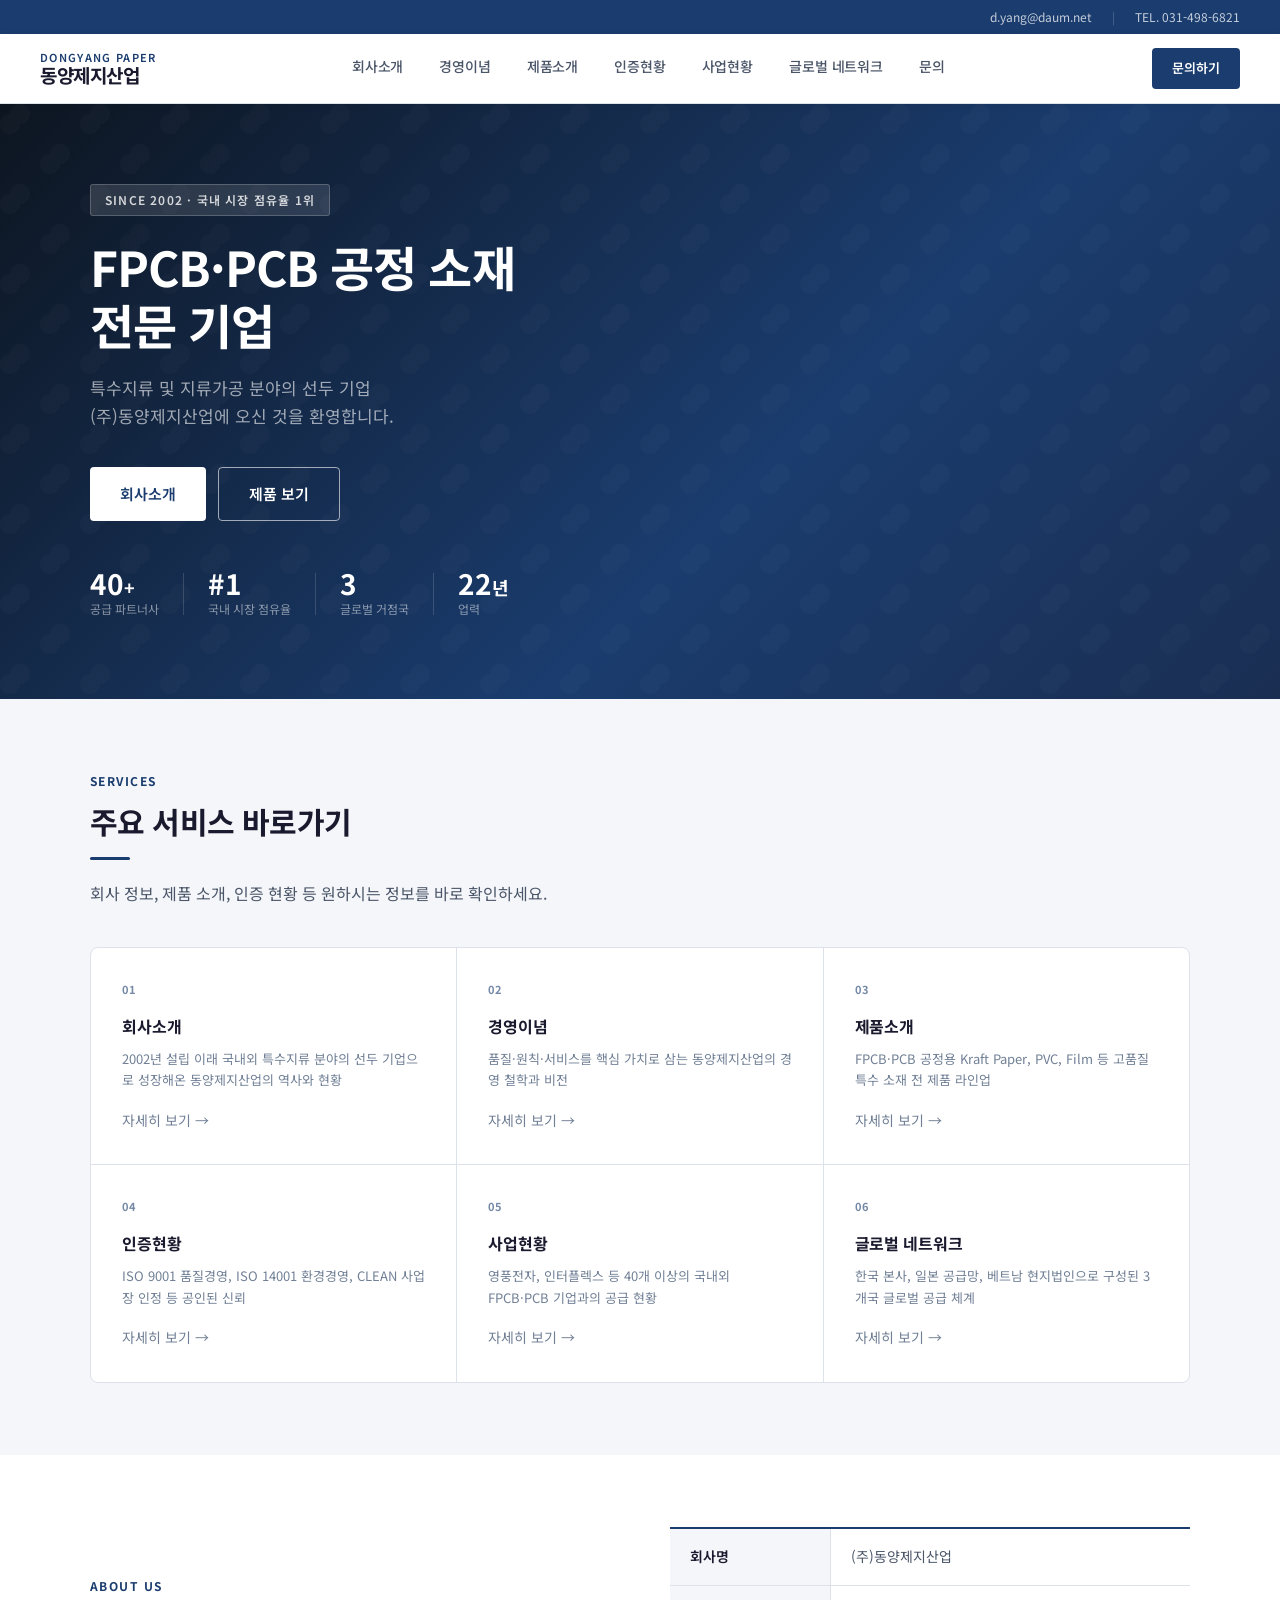
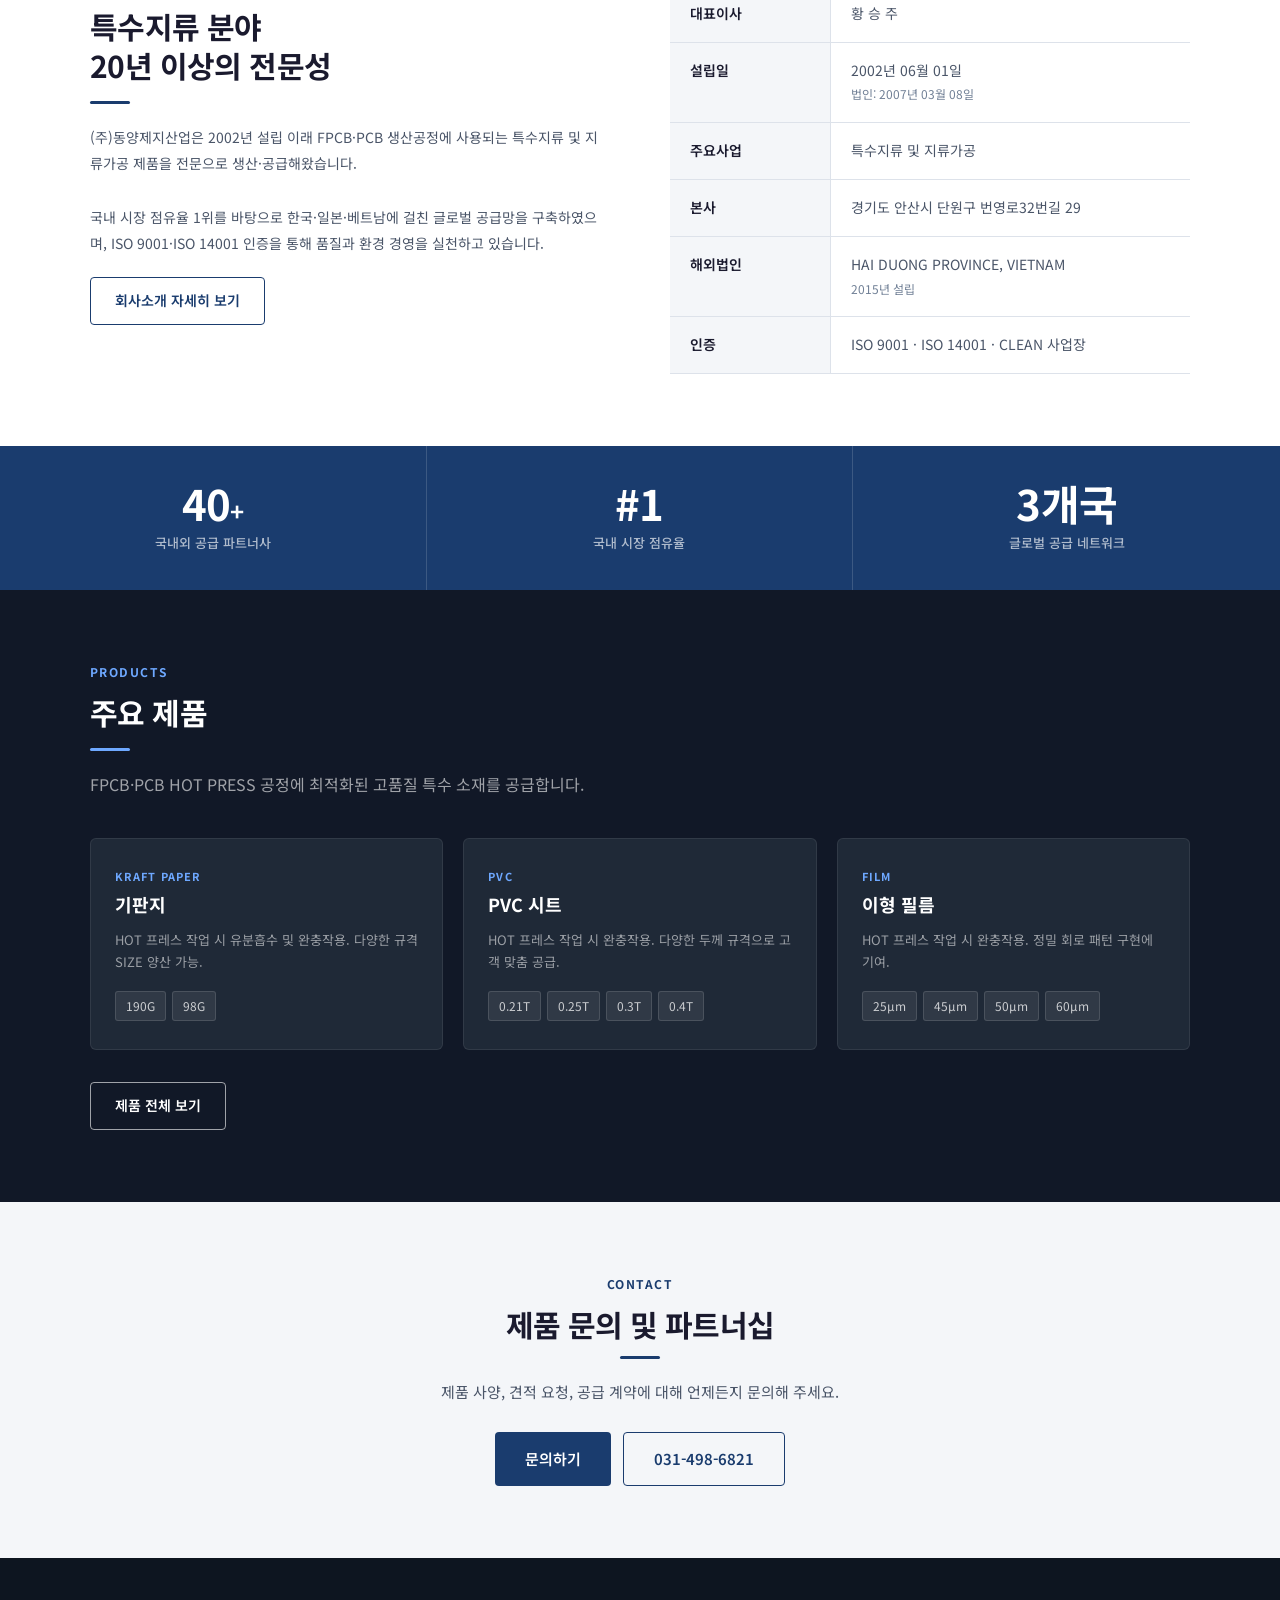
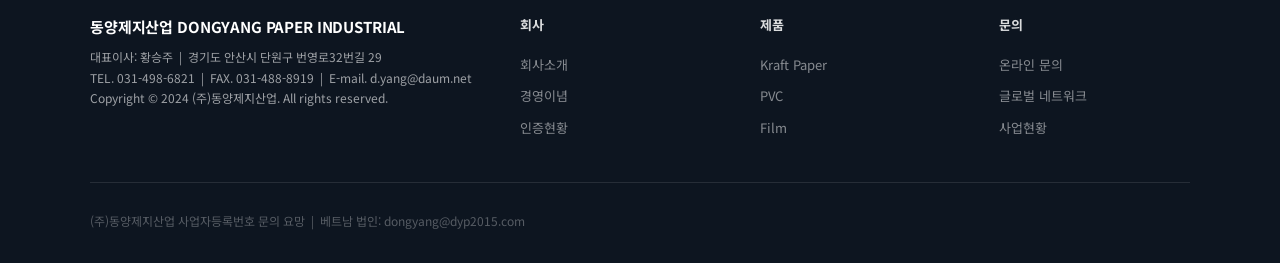
==== index.html @ e8ce23a9 "진짜 내 폴더에서 첫 커밋" ====
<!DOCTYPE html>
<html lang="ko">
<head>
  <meta charset="UTF-8">
  <meta name="viewport" content="width=device-width, initial-scale=1.0">
  <title>동양제지산업 — DONGYANG PAPER INDUSTRIAL</title>
  <link rel="preconnect" href="https://fonts.googleapis.com">
  <link rel="preconnect" href="https://fonts.gstatic.com" crossorigin>
  <link href="https://fonts.googleapis.com/css2?family=Noto+Sans+KR:wght@400;500;700&display=swap" rel="stylesheet">
  <link rel="stylesheet" href="style.css">
</head>
<body>

  <!-- Top bar -->
  <div class="topbar">
    <a href="mailto:d.yang@daum.net">d.yang@daum.net</a>
    <span class="topbar__sep">|</span>
    <a href="tel:031-498-6821">TEL. 031-498-6821</a>
  </div>

  <!-- Nav -->
  <nav class="global-nav">
    <a href="index.html" class="global-nav__logo">
      <span class="global-nav__logo-en">DONGYANG PAPER</span>
      <span class="global-nav__logo-kr">동양제지산업</span>
    </a>
    <ul class="global-nav__links">
      <li><a href="about.html">회사소개</a></li>
      <li><a href="philosophy.html">경영이념</a></li>
      <li><a href="products.html">제품소개</a></li>
      <li><a href="certifications.html">인증현황</a></li>
      <li><a href="business.html">사업현황</a></li>
      <li><a href="networks.html">글로벌 네트워크</a></li>
      <li><a href="contact.html">문의</a></li>
    </ul>
    <a href="contact.html" class="global-nav__contact">문의하기</a>
    <button class="global-nav__hamburger" id="hamburger" onclick="toggleMenu()" aria-label="메뉴">
      <span></span><span></span><span></span>
    </button>
  </nav>

  <div class="mobile-nav" id="mobileNav">
    <a href="about.html" onclick="toggleMenu()">회사소개</a>
    <a href="philosophy.html" onclick="toggleMenu()">경영이념</a>
    <a href="products.html" onclick="toggleMenu()">제품소개</a>
    <a href="certifications.html" onclick="toggleMenu()">인증현황</a>
    <a href="business.html" onclick="toggleMenu()">사업현황</a>
    <a href="networks.html" onclick="toggleMenu()">글로벌 네트워크</a>
    <a href="contact.html" onclick="toggleMenu()">문의</a>
  </div>

  <!-- Hero -->
  <section class="home-hero">
    <div class="home-hero__inner">
      <span class="home-hero__tag fade-up">Since 2002 · 국내 시장 점유율 1위</span>
      <h1 class="home-hero__headline fade-up">FPCB·PCB 공정 소재<br>전문 기업</h1>
      <p class="home-hero__sub fade-up">특수지류 및 지류가공 분야의 선두 기업<br>(주)동양제지산업에 오신 것을 환영합니다.</p>
      <div class="home-hero__ctas fade-up">
        <a href="about.html" class="btn btn--white btn--lg">회사소개</a>
        <a href="products.html" class="btn btn--white-outline btn--lg">제품 보기</a>
      </div>
      <div class="home-hero__badges fade-up">
        <div class="home-hero__badge">
          <span class="home-hero__badge-num">40<small style="font-size:18px">+</small></span>
          <span class="home-hero__badge-label">공급 파트너사</span>
        </div>
        <div class="home-hero__badge-sep"></div>
        <div class="home-hero__badge">
          <span class="home-hero__badge-num">#1</span>
          <span class="home-hero__badge-label">국내 시장 점유율</span>
        </div>
        <div class="home-hero__badge-sep"></div>
        <div class="home-hero__badge">
          <span class="home-hero__badge-num">3</span>
          <span class="home-hero__badge-label">글로벌 거점국</span>
        </div>
        <div class="home-hero__badge-sep"></div>
        <div class="home-hero__badge">
          <span class="home-hero__badge-num">22<small style="font-size:18px">년</small></span>
          <span class="home-hero__badge-label">업력</span>
        </div>
      </div>
    </div>
  </section>

  <!-- Menu section -->
  <section class="section section--gray">
    <div class="section__inner">
      <div class="section__header fade-up">
        <p class="section__label">Services</p>
        <h2 class="section__title">주요 서비스 바로가기</h2>
        <div class="divider"></div>
        <p class="section__sub">회사 정보, 제품 소개, 인증 현황 등 원하시는 정보를 바로 확인하세요.</p>
      </div>
      <div class="menu-grid fade-up">
        <a href="about.html" class="menu-card">
          <span class="menu-card__num">01</span>
          <p class="menu-card__title">회사소개</p>
          <p class="menu-card__desc">2002년 설립 이래 국내외 특수지류 분야의 선두 기업으로 성장해온 동양제지산업의 역사와 현황</p>
          <span class="menu-card__arrow">자세히 보기 →</span>
        </a>
        <a href="philosophy.html" class="menu-card">
          <span class="menu-card__num">02</span>
          <p class="menu-card__title">경영이념</p>
          <p class="menu-card__desc">품질·원칙·서비스를 핵심 가치로 삼는 동양제지산업의 경영 철학과 비전</p>
          <span class="menu-card__arrow">자세히 보기 →</span>
        </a>
        <a href="products.html" class="menu-card">
          <span class="menu-card__num">03</span>
          <p class="menu-card__title">제품소개</p>
          <p class="menu-card__desc">FPCB·PCB 공정용 Kraft Paper, PVC, Film 등 고품질 특수 소재 전 제품 라인업</p>
          <span class="menu-card__arrow">자세히 보기 →</span>
        </a>
        <a href="certifications.html" class="menu-card">
          <span class="menu-card__num">04</span>
          <p class="menu-card__title">인증현황</p>
          <p class="menu-card__desc">ISO 9001 품질경영, ISO 14001 환경경영, CLEAN 사업장 인정 등 공인된 신뢰</p>
          <span class="menu-card__arrow">자세히 보기 →</span>
        </a>
        <a href="business.html" class="menu-card">
          <span class="menu-card__num">05</span>
          <p class="menu-card__title">사업현황</p>
          <p class="menu-card__desc">영풍전자, 인터플렉스 등 40개 이상의 국내외 FPCB·PCB 기업과의 공급 현황</p>
          <span class="menu-card__arrow">자세히 보기 →</span>
        </a>
        <a href="networks.html" class="menu-card">
          <span class="menu-card__num">06</span>
          <p class="menu-card__title">글로벌 네트워크</p>
          <p class="menu-card__desc">한국 본사, 일본 공급망, 베트남 현지법인으로 구성된 3개국 글로벌 공급 체계</p>
          <span class="menu-card__arrow">자세히 보기 →</span>
        </a>
      </div>
    </div>
  </section>

  <!-- About snippet -->
  <section class="section section--light">
    <div class="section__inner" style="display: grid; grid-template-columns: 1fr 1fr; gap: 60px; align-items: center;">
      <div class="fade-up">
        <p class="section__label">About Us</p>
        <h2 class="section__title">특수지류 분야<br>20년 이상의 전문성</h2>
        <div class="divider"></div>
        <p style="font-size: 14px; color: var(--ink-sub); line-height: 1.9; margin-bottom: 20px;">
          (주)동양제지산업은 2002년 설립 이래 FPCB·PCB 생산공정에 사용되는 특수지류 및 지류가공 제품을 전문으로 생산·공급해왔습니다.<br><br>
          국내 시장 점유율 1위를 바탕으로 한국·일본·베트남에 걸친 글로벌 공급망을 구축하였으며, ISO 9001·ISO 14001 인증을 통해 품질과 환경 경영을 실천하고 있습니다.
        </p>
        <a href="about.html" class="btn btn--outline">회사소개 자세히 보기</a>
      </div>
      <div class="fade-up">
        <table class="overview-table">
          <tr>
            <th>회사명</th>
            <td>(주)동양제지산업</td>
          </tr>
          <tr>
            <th>대표이사</th>
            <td>황 승 주</td>
          </tr>
          <tr>
            <th>설립일</th>
            <td>2002년 06월 01일<br><span style="font-size:12px; color: var(--ink-muted);">법인: 2007년 03월 08일</span></td>
          </tr>
          <tr>
            <th>주요사업</th>
            <td>특수지류 및 지류가공</td>
          </tr>
          <tr>
            <th>본사</th>
            <td>경기도 안산시 단원구 번영로32번길 29</td>
          </tr>
          <tr>
            <th>해외법인</th>
            <td>HAI DUONG PROVINCE, VIETNAM<br><span style="font-size:12px; color: var(--ink-muted);">2015년 설립</span></td>
          </tr>
          <tr>
            <th>인증</th>
            <td>ISO 9001 · ISO 14001 · CLEAN 사업장</td>
          </tr>
        </table>
      </div>
    </div>
  </section>

  <!-- Stats bar -->
  <div class="stats-bar fade-up">
    <div class="stats-bar__item">
      <p class="stats-bar__num">40<span style="font-size: 24px;">+</span></p>
      <p class="stats-bar__label">국내외 공급 파트너사</p>
    </div>
    <div class="stats-bar__item">
      <p class="stats-bar__num">#1</p>
      <p class="stats-bar__label">국내 시장 점유율</p>
    </div>
    <div class="stats-bar__item">
      <p class="stats-bar__num">3개국</p>
      <p class="stats-bar__label">글로벌 공급 네트워크</p>
    </div>
  </div>

  <!-- Products snippet -->
  <section class="section section--dark">
    <div class="section__inner">
      <div class="section__header fade-up">
        <p class="section__label">Products</p>
        <h2 class="section__title">주요 제품</h2>
        <div class="divider"></div>
        <p class="section__sub">FPCB·PCB HOT PRESS 공정에 최적화된 고품질 특수 소재를 공급합니다.</p>
      </div>
      <div class="products-grid fade-up">
        <div class="product-card">
          <p class="product-card__label">Kraft Paper</p>
          <h3 class="product-card__title">기판지</h3>
          <p class="product-card__desc">HOT 프레스 작업 시 유분흡수 및 완충작용. 다양한 규격 SIZE 양산 가능.</p>
          <div class="product-card__specs">
            <span class="spec-chip">190G</span>
            <span class="spec-chip">98G</span>
          </div>
        </div>
        <div class="product-card">
          <p class="product-card__label">PVC</p>
          <h3 class="product-card__title">PVC 시트</h3>
          <p class="product-card__desc">HOT 프레스 작업 시 완충작용. 다양한 두께 규격으로 고객 맞춤 공급.</p>
          <div class="product-card__specs">
            <span class="spec-chip">0.21T</span>
            <span class="spec-chip">0.25T</span>
            <span class="spec-chip">0.3T</span>
            <span class="spec-chip">0.4T</span>
          </div>
        </div>
        <div class="product-card">
          <p class="product-card__label">Film</p>
          <h3 class="product-card__title">이형 필름</h3>
          <p class="product-card__desc">HOT 프레스 작업 시 완충작용. 정밀 회로 패턴 구현에 기여.</p>
          <div class="product-card__specs">
            <span class="spec-chip">25μm</span>
            <span class="spec-chip">45μm</span>
            <span class="spec-chip">50μm</span>
            <span class="spec-chip">60μm</span>
          </div>
        </div>
      </div>
      <div style="margin-top: 32px;" class="fade-up">
        <a href="products.html" class="btn btn--white-outline">제품 전체 보기</a>
      </div>
    </div>
  </section>

  <!-- Contact CTA -->
  <section class="section section--gray">
    <div class="section__inner" style="text-align: center;" class="fade-up">
      <p class="section__label" style="text-align: center;">Contact</p>
      <h2 class="section__title" style="text-align: center; margin-bottom: 12px;">제품 문의 및 파트너십</h2>
      <div class="divider" style="margin: 12px auto 20px;"></div>
      <p style="font-size: 15px; color: var(--ink-sub); margin-bottom: 28px;">제품 사양, 견적 요청, 공급 계약에 대해 언제든지 문의해 주세요.</p>
      <div style="display: flex; gap: 12px; justify-content: center; flex-wrap: wrap;" class="fade-up">
        <a href="contact.html" class="btn btn--primary btn--lg">문의하기</a>
        <a href="tel:031-498-6821" class="btn btn--outline btn--lg">031-498-6821</a>
      </div>
    </div>
  </section>

  <!-- Footer -->
  <footer class="footer">
    <div class="footer__inner">
      <div class="footer__top">
        <div>
          <p class="footer__brand">동양제지산업 DONGYANG PAPER INDUSTRIAL</p>
          <p class="footer__tagline">
            대표이사: 황승주 &nbsp;|&nbsp; 경기도 안산시 단원구 번영로32번길 29<br>
            TEL. 031-498-6821 &nbsp;|&nbsp; FAX. 031-488-8919 &nbsp;|&nbsp; E-mail. d.yang@daum.net<br>
            Copyright &copy; 2024 (주)동양제지산업. All rights reserved.
          </p>
        </div>
        <div>
          <p class="footer__col-title">회사</p>
          <ul class="footer__links">
            <li><a href="about.html">회사소개</a></li>
            <li><a href="philosophy.html">경영이념</a></li>
            <li><a href="certifications.html">인증현황</a></li>
          </ul>
        </div>
        <div>
          <p class="footer__col-title">제품</p>
          <ul class="footer__links">
            <li><a href="products.html">Kraft Paper</a></li>
            <li><a href="products.html">PVC</a></li>
            <li><a href="products.html">Film</a></li>
          </ul>
        </div>
        <div>
          <p class="footer__col-title">문의</p>
          <ul class="footer__links">
            <li><a href="contact.html">온라인 문의</a></li>
            <li><a href="networks.html">글로벌 네트워크</a></li>
            <li><a href="business.html">사업현황</a></li>
          </ul>
        </div>
      </div>
      <p class="footer__legal">
        (주)동양제지산업 사업자등록번호 문의 요망 &nbsp;|&nbsp; 베트남 법인: dongyang@dyp2015.com
      </p>
    </div>
  </footer>

  <script src="nav.js"></script>
  <script>initNav('index');</script>
</body>
</html>
---- style.css ----
*, *::before, *::after { box-sizing: border-box; margin: 0; padding: 0; }

:root {
  --primary:       #1a3c6e;
  --primary-hover: #15326099;
  --accent:        #1a3c6e;
  --canvas:        #ffffff;
  --canvas-light:  #f4f6f9;
  --canvas-mid:    #edf0f5;
  --ink:           #1a1a2e;
  --ink-sub:       #4a5568;
  --ink-muted:     #718096;
  --hairline:      #dde2ea;
  --dark-bg:       #111827;
  --dark-bg-2:     #1f2937;
}

html { scroll-behavior: smooth; }

body {
  font-family: 'Noto Sans KR', 'Apple SD Gothic Neo', system-ui, -apple-system, sans-serif;
  font-size: 16px;
  font-weight: 400;
  line-height: 1.7;
  color: var(--ink);
  background: var(--canvas);
  -webkit-font-smoothing: antialiased;
}

/* ── Top info bar ── */
.topbar {
  background: var(--primary);
  color: rgba(255,255,255,0.75);
  font-size: 12px;
  padding: 0 40px;
  height: 34px;
  display: flex;
  align-items: center;
  justify-content: flex-end;
  gap: 20px;
}
.topbar a { color: rgba(255,255,255,0.75); text-decoration: none; }
.topbar a:hover { color: #fff; }
.topbar__sep { opacity: 0.3; }

/* ── Global Nav ── */
.global-nav {
  position: sticky;
  top: 0;
  left: 0; right: 0;
  height: 70px;
  background: var(--canvas);
  border-bottom: 1px solid var(--hairline);
  display: flex;
  align-items: center;
  justify-content: space-between;
  padding: 0 40px;
  z-index: 1000;
  box-shadow: 0 1px 8px rgba(0,0,0,0.06);
}
.global-nav__logo {
  display: flex;
  flex-direction: column;
  text-decoration: none;
  line-height: 1.2;
}
.global-nav__logo-en {
  font-size: 11px;
  font-weight: 600;
  letter-spacing: 0.12em;
  text-transform: uppercase;
  color: var(--primary);
}
.global-nav__logo-kr {
  font-size: 19px;
  font-weight: 700;
  color: var(--ink);
  letter-spacing: -0.02em;
}
.global-nav__links {
  display: flex;
  gap: 0;
  list-style: none;
  height: 70px;
  align-items: center;
}
.global-nav__links li { height: 100%; }
.global-nav__links a {
  display: flex;
  align-items: center;
  height: 100%;
  padding: 0 18px;
  font-size: 14px;
  font-weight: 500;
  color: var(--ink-sub);
  text-decoration: none;
  letter-spacing: -0.01em;
  border-bottom: 3px solid transparent;
  transition: color 0.15s, border-color 0.15s;
  white-space: nowrap;
}
.global-nav__links a:hover,
.global-nav__links a.active {
  color: var(--primary);
  border-bottom-color: var(--primary);
}
.global-nav__contact {
  display: inline-flex;
  align-items: center;
  background: var(--primary);
  color: #fff;
  font-size: 13px;
  font-weight: 600;
  padding: 9px 20px;
  border-radius: 4px;
  text-decoration: none;
  white-space: nowrap;
  transition: background 0.15s;
  margin-left: 12px;
}
.global-nav__contact:hover { background: #15326e; }

.global-nav__hamburger {
  display: none;
  flex-direction: column;
  gap: 5px;
  cursor: pointer;
  padding: 6px;
  background: none;
  border: none;
}
.global-nav__hamburger span {
  display: block;
  width: 22px;
  height: 2px;
  background: var(--ink);
  border-radius: 2px;
  transition: all 0.3s;
}
.global-nav__hamburger.open span:nth-child(1) { transform: rotate(45deg) translate(5px, 5px); }
.global-nav__hamburger.open span:nth-child(2) { opacity: 0; }
.global-nav__hamburger.open span:nth-child(3) { transform: rotate(-45deg) translate(5px, -5px); }

.mobile-nav {
  display: none;
  position: fixed;
  top: 70px; left: 0; right: 0;
  background: var(--canvas);
  border-bottom: 1px solid var(--hairline);
  z-index: 999;
  flex-direction: column;
  box-shadow: 0 4px 16px rgba(0,0,0,0.1);
}
.mobile-nav.open { display: flex; }
.mobile-nav a {
  font-size: 15px;
  font-weight: 500;
  color: var(--ink);
  text-decoration: none;
  padding: 14px 28px;
  border-bottom: 1px solid var(--hairline);
  transition: background 0.15s, color 0.15s;
}
.mobile-nav a:last-child { border-bottom: none; }
.mobile-nav a:hover, .mobile-nav a.active { background: var(--canvas-light); color: var(--primary); }

/* ── Page hero (sub pages) ── */
.page-hero {
  background: linear-gradient(135deg, #111827 0%, #1a3c6e 100%);
  padding: 56px 40px 48px;
  position: relative;
  overflow: hidden;
}
.page-hero::before {
  content: '';
  position: absolute;
  inset: 0;
  background: url("data:image/svg+xml,%3Csvg width='60' height='60' viewBox='0 0 60 60' xmlns='http://www.w3.org/2000/svg'%3E%3Cg fill='none' fill-rule='evenodd'%3E%3Cg fill='%23ffffff' fill-opacity='0.03'%3E%3Cpath d='M36 34v-4h-2v4h-4v2h4v4h2v-4h4v-2h-4zm0-30V0h-2v4h-4v2h4v4h2V6h4V4h-4zM6 34v-4H4v4H0v2h4v4h2v-4h4v-2H6zM6 4V0H4v4H0v2h4v4h2V6h4V4H6z'/%3E%3C/g%3E%3C/g%3E%3C/svg%3E");
}
.page-hero__inner {
  max-width: 1100px;
  margin: 0 auto;
  position: relative;
}
.page-hero__breadcrumb {
  font-size: 13px;
  color: rgba(255,255,255,0.55);
  margin-bottom: 14px;
  display: flex;
  align-items: center;
  gap: 6px;
}
.page-hero__breadcrumb a { color: rgba(255,255,255,0.55); text-decoration: none; }
.page-hero__breadcrumb a:hover { color: #fff; }
.page-hero__breadcrumb span { opacity: 0.4; }
.page-hero__headline {
  font-size: 36px;
  font-weight: 700;
  color: #ffffff;
  letter-spacing: -0.02em;
  line-height: 1.2;
}
.page-hero__headline::after {
  content: '.';
  color: rgba(255,255,255,0.35);
}

/* ── Page tab nav ── */
.page-tabs {
  background: var(--canvas);
  border-bottom: 1px solid var(--hairline);
  position: sticky;
  top: 70px;
  z-index: 900;
}
.page-tabs__inner {
  max-width: 1100px;
  margin: 0 auto;
  padding: 0 40px;
  display: flex;
  gap: 0;
}
.page-tabs a {
  font-size: 14px;
  font-weight: 500;
  color: var(--ink-muted);
  text-decoration: none;
  padding: 16px 24px;
  border-bottom: 2px solid transparent;
  transition: color 0.15s, border-color 0.15s;
  white-space: nowrap;
}
.page-tabs a:hover { color: var(--primary); }
.page-tabs a.active { color: var(--primary); border-bottom-color: var(--primary); font-weight: 600; }

/* ── Content wrapper ── */
.content-wrap {
  max-width: 1100px;
  margin: 0 auto;
  padding: 56px 40px;
}

/* ── Section ── */
.section {
  padding: 72px 40px;
}
.section__inner {
  max-width: 1100px;
  margin: 0 auto;
}
.section--light { background: var(--canvas); }
.section--gray  { background: var(--canvas-light); }
.section--mid   { background: var(--canvas-mid); }
.section--dark  { background: var(--dark-bg); }
.section--dark-2 { background: var(--dark-bg-2); }

.section__label {
  font-size: 12px;
  font-weight: 700;
  letter-spacing: 0.12em;
  text-transform: uppercase;
  color: var(--primary);
  margin-bottom: 10px;
}
.section--dark .section__label { color: #6ea8ff; }
.section__title {
  font-size: 30px;
  font-weight: 700;
  letter-spacing: -0.02em;
  color: var(--ink);
  line-height: 1.3;
  margin-bottom: 12px;
}
.section--dark .section__title { color: #fff; }
.section__sub {
  font-size: 16px;
  font-weight: 400;
  color: var(--ink-sub);
  line-height: 1.7;
  max-width: 580px;
  margin-bottom: 0;
}
.section--dark .section__sub { color: rgba(255,255,255,0.6); }
.section__header {
  margin-bottom: 40px;
}
.section__header--center { text-align: center; }
.section__header--center .section__sub { margin-left: auto; margin-right: auto; }

/* ── Divider ── */
.divider { width: 40px; height: 3px; background: var(--primary); margin: 16px 0 20px; border-radius: 2px; }
.section__header--center .divider { margin: 16px auto 20px; }
.section--dark .divider { background: #6ea8ff; }

/* ── Buttons ── */
.btn {
  display: inline-flex;
  align-items: center;
  gap: 6px;
  font-size: 14px;
  font-weight: 600;
  padding: 11px 24px;
  border-radius: 4px;
  text-decoration: none;
  border: none;
  cursor: pointer;
  transition: background 0.15s, transform 0.1s;
  white-space: nowrap;
}
.btn:active { transform: scale(0.98); }
.btn--primary { background: var(--primary); color: #fff; }
.btn--primary:hover { background: #15326e; }
.btn--outline { background: transparent; color: var(--primary); border: 1.5px solid var(--primary); }
.btn--outline:hover { background: var(--primary); color: #fff; }
.btn--white { background: #fff; color: var(--primary); }
.btn--white:hover { background: #f0f4f8; }
.btn--white-outline { background: transparent; color: #fff; border: 1.5px solid rgba(255,255,255,0.6); }
.btn--white-outline:hover { background: rgba(255,255,255,0.1); border-color: #fff; }
.btn--lg { font-size: 15px; padding: 13px 30px; }

/* ── Menu cards ── */
.menu-grid {
  display: grid;
  grid-template-columns: repeat(3, 1fr);
  gap: 1px;
  background: var(--hairline);
  border: 1px solid var(--hairline);
  border-radius: 8px;
  overflow: hidden;
}
.menu-card {
  background: var(--canvas);
  padding: 32px 28px;
  text-decoration: none;
  color: var(--ink);
  display: flex;
  flex-direction: column;
  gap: 0;
  transition: background 0.15s;
  border-left: 3px solid transparent;
  position: relative;
}
.menu-card:hover {
  background: #f8fafd;
  border-left-color: var(--primary);
}
.menu-card:hover .menu-card__arrow { color: var(--primary); transform: translateX(3px); }
.menu-card__num {
  font-size: 11px;
  font-weight: 700;
  letter-spacing: 0.1em;
  color: var(--primary);
  opacity: 0.6;
  margin-bottom: 14px;
}
.menu-card__title {
  font-size: 16px;
  font-weight: 700;
  color: var(--ink);
  margin-bottom: 8px;
  letter-spacing: -0.01em;
}
.menu-card__desc {
  font-size: 13px;
  font-weight: 400;
  color: var(--ink-muted);
  line-height: 1.65;
  flex: 1;
}
.menu-card__arrow {
  font-size: 14px;
  color: var(--ink-muted);
  margin-top: 18px;
  transition: color 0.15s, transform 0.15s;
  display: inline-block;
}

/* ── Stats bar ── */
.stats-bar {
  display: grid;
  grid-template-columns: repeat(3, 1fr);
  background: var(--primary);
}
.stats-bar__item {
  padding: 36px 32px;
  text-align: center;
  border-right: 1px solid rgba(255,255,255,0.15);
}
.stats-bar__item:last-child { border-right: none; }
.stats-bar__num {
  font-size: 42px;
  font-weight: 700;
  color: #fff;
  line-height: 1;
  margin-bottom: 8px;
  letter-spacing: -0.02em;
}
.stats-bar__label {
  font-size: 13px;
  color: rgba(255,255,255,0.65);
  font-weight: 500;
}

/* ── Overview table ── */
.overview-table {
  width: 100%;
  border-collapse: collapse;
  font-size: 14px;
}
.overview-table tr { border-bottom: 1px solid var(--hairline); }
.overview-table tr:first-child { border-top: 2px solid var(--primary); }
.overview-table th {
  padding: 16px 20px;
  background: var(--canvas-light);
  font-weight: 600;
  color: var(--ink);
  width: 160px;
  text-align: left;
  vertical-align: top;
  border-right: 1px solid var(--hairline);
}
.overview-table td {
  padding: 16px 20px;
  color: var(--ink-sub);
  line-height: 1.7;
}

/* ── Timeline ── */
.timeline { max-width: 720px; }
.timeline-item {
  display: flex;
  gap: 20px;
  padding: 18px 0;
  border-bottom: 1px solid var(--hairline);
  align-items: flex-start;
}
.timeline-item:last-child { border-bottom: none; }
.timeline-item__year {
  font-size: 13px;
  font-weight: 700;
  color: var(--primary);
  min-width: 52px;
  padding-top: 2px;
}
.timeline-item__bar {
  width: 1px;
  background: var(--hairline);
  align-self: stretch;
  flex-shrink: 0;
  margin-top: 6px;
}
.timeline-item__text {
  font-size: 14px;
  color: var(--ink-sub);
  line-height: 1.7;
  padding-left: 8px;
}

/* ── Philosophy cards ── */
.philosophy-grid {
  display: grid;
  grid-template-columns: repeat(3, 1fr);
  gap: 20px;
}
.philosophy-card {
  background: var(--canvas);
  border: 1px solid var(--hairline);
  border-top: 3px solid var(--primary);
  border-radius: 0 0 6px 6px;
  padding: 28px 24px 24px;
}
.philosophy-card__num {
  font-size: 11px;
  font-weight: 700;
  letter-spacing: 0.1em;
  color: var(--primary);
  margin-bottom: 10px;
}
.philosophy-card__title {
  font-size: 16px;
  font-weight: 700;
  color: var(--ink);
  margin-bottom: 10px;
}
.philosophy-card__desc {
  font-size: 13px;
  color: var(--ink-sub);
  line-height: 1.7;
}

/* ── Products grid ── */
.products-grid {
  display: grid;
  grid-template-columns: repeat(3, 1fr);
  gap: 20px;
}
.product-card {
  background: var(--dark-bg-2);
  border: 1px solid rgba(255,255,255,0.08);
  border-radius: 6px;
  padding: 28px 24px;
}
.product-card__label {
  font-size: 11px;
  font-weight: 700;
  letter-spacing: 0.1em;
  text-transform: uppercase;
  color: #6ea8ff;
  margin-bottom: 8px;
}
.product-card__title {
  font-size: 18px;
  font-weight: 700;
  color: #fff;
  margin-bottom: 12px;
  line-height: 1.3;
}
.product-card__desc {
  font-size: 13px;
  color: rgba(255,255,255,0.55);
  line-height: 1.7;
  margin-bottom: 18px;
}
.product-card__specs {
  display: flex;
  flex-wrap: wrap;
  gap: 6px;
}
.spec-chip {
  background: rgba(255,255,255,0.08);
  color: rgba(255,255,255,0.75);
  font-size: 12px;
  padding: 4px 10px;
  border-radius: 3px;
  border: 1px solid rgba(255,255,255,0.12);
}

/* ── Process ── */
.process-wrap {
  border: 1px solid var(--hairline);
  border-radius: 6px;
  overflow: hidden;
}
.process-step {
  display: grid;
  grid-template-columns: 44px 160px 1fr;
  align-items: center;
  gap: 0;
  border-bottom: 1px solid var(--hairline);
}
.process-step:last-child { border-bottom: none; }
.process-step--highlight { background: #eef4ff; }
.process-step__num {
  width: 44px;
  height: 100%;
  min-height: 52px;
  background: var(--primary);
  color: #fff;
  font-size: 12px;
  font-weight: 700;
  display: flex;
  align-items: center;
  justify-content: center;
  flex-shrink: 0;
}
.process-step--highlight .process-step__num { background: #1a3c6e; }
.process-step__title {
  font-size: 14px;
  font-weight: 600;
  color: var(--ink);
  padding: 14px 20px;
  border-right: 1px solid var(--hairline);
}
.process-step__desc {
  font-size: 13px;
  color: var(--ink-sub);
  padding: 14px 20px;
}

/* ── Cert cards ── */
.cert-grid {
  display: grid;
  grid-template-columns: repeat(3, 1fr);
  gap: 20px;
}
.cert-card {
  background: var(--canvas);
  border: 1px solid var(--hairline);
  border-radius: 6px;
  padding: 28px 24px;
}
.cert-card__badge {
  display: inline-flex;
  align-items: center;
  background: var(--primary);
  color: #fff;
  font-size: 12px;
  font-weight: 700;
  letter-spacing: 0.06em;
  padding: 4px 12px;
  border-radius: 3px;
  margin-bottom: 14px;
}
.cert-card__title {
  font-size: 15px;
  font-weight: 700;
  color: var(--ink);
  margin-bottom: 10px;
}
.cert-card__desc {
  font-size: 13px;
  color: var(--ink-sub);
  line-height: 1.7;
}

/* ── Stats row (dark) ── */
.stats-row {
  display: grid;
  grid-template-columns: repeat(3, 1fr);
  gap: 1px;
  background: rgba(255,255,255,0.1);
}
.stat-item {
  padding: 32px 28px;
  background: var(--dark-bg-2);
}
.stat-item__num {
  font-size: 38px;
  font-weight: 700;
  color: #fff;
  line-height: 1;
  margin-bottom: 6px;
}
.stat-item__label {
  font-size: 13px;
  color: rgba(255,255,255,0.55);
}

/* ── Client tags ── */
.clients-list {
  display: flex;
  flex-wrap: wrap;
  gap: 8px;
}
.client-tag {
  background: rgba(255,255,255,0.06);
  color: rgba(255,255,255,0.8);
  font-size: 13px;
  padding: 7px 14px;
  border: 1px solid rgba(255,255,255,0.12);
  border-radius: 3px;
}

/* ── Networks ── */
.networks-grid {
  display: grid;
  grid-template-columns: repeat(3, 1fr);
  gap: 20px;
}
.network-card {
  background: var(--canvas);
  border: 1px solid var(--hairline);
  border-top: 3px solid var(--primary);
  border-radius: 0 0 6px 6px;
  padding: 28px 24px;
  text-align: center;
}
.network-card__flag { font-size: 32px; margin-bottom: 10px; }
.network-card__country {
  font-size: 17px;
  font-weight: 700;
  color: var(--ink);
  margin-bottom: 10px;
}
.network-card__detail { font-size: 13px; color: var(--ink-sub); line-height: 1.7; }

/* ── Contact ── */
.contact-grid {
  display: grid;
  grid-template-columns: repeat(2, 1fr);
  gap: 20px;
}
.contact-card {
  background: rgba(255,255,255,0.04);
  border: 1px solid rgba(255,255,255,0.1);
  border-radius: 6px;
  padding: 24px 22px;
}
.contact-card__title {
  font-size: 15px;
  font-weight: 700;
  color: #fff;
  margin-bottom: 12px;
  padding-bottom: 10px;
  border-bottom: 1px solid rgba(255,255,255,0.1);
}
.contact-card__line {
  font-size: 13px;
  color: rgba(255,255,255,0.6);
  line-height: 1.9;
}
.contact-card__line a { color: #6ea8ff; text-decoration: none; }

/* ── Overview items (dark bg) ── */
.overview-grid {
  display: grid;
  grid-template-columns: repeat(2, 1fr);
  gap: 1px;
  background: rgba(255,255,255,0.08);
  border: 1px solid rgba(255,255,255,0.08);
  border-radius: 6px;
  overflow: hidden;
  max-width: 860px;
  width: 100%;
  margin-top: 40px;
}
.overview-item {
  background: var(--dark-bg-2);
  padding: 22px 24px;
}
.overview-item__label {
  font-size: 11px;
  font-weight: 700;
  letter-spacing: 0.08em;
  text-transform: uppercase;
  color: rgba(255,255,255,0.35);
  margin-bottom: 6px;
}
.overview-item__value { font-size: 14px; color: #fff; line-height: 1.6; }

/* ── Footer ── */
.footer {
  background: #0d1520;
  padding: 56px 40px 32px;
  color: rgba(255,255,255,0.6);
}
.footer__inner { max-width: 1100px; margin: 0 auto; }
.footer__top {
  display: grid;
  grid-template-columns: 2fr 1fr 1fr 1fr;
  gap: 48px;
  padding-bottom: 40px;
  border-bottom: 1px solid rgba(255,255,255,0.1);
  margin-bottom: 28px;
}
.footer__brand {
  font-size: 15px;
  font-weight: 700;
  color: #fff;
  margin-bottom: 8px;
  letter-spacing: -0.01em;
}
.footer__tagline { font-size: 12px; line-height: 1.7; }
.footer__col-title {
  font-size: 13px;
  font-weight: 700;
  color: rgba(255,255,255,0.85);
  margin-bottom: 14px;
}
.footer__links { list-style: none; }
.footer__links li + li { margin-top: 2px; }
.footer__links a {
  font-size: 13px;
  color: rgba(255,255,255,0.5);
  text-decoration: none;
  line-height: 2.2;
  transition: color 0.15s;
}
.footer__links a:hover { color: #fff; }
.footer__legal { font-size: 12px; color: rgba(255,255,255,0.3); line-height: 1.6; }

/* ── Home Hero ── */
.home-hero {
  background: linear-gradient(135deg, #0d1520 0%, #1a3c6e 60%, #1a2e52 100%);
  min-height: 580px;
  display: flex;
  align-items: center;
  padding: 80px 40px;
  position: relative;
  overflow: hidden;
}
.home-hero::before {
  content: '';
  position: absolute;
  inset: 0;
  background: url("data:image/svg+xml,%3Csvg width='80' height='80' viewBox='0 0 80 80' xmlns='http://www.w3.org/2000/svg'%3E%3Cg fill='none' fill-rule='evenodd'%3E%3Cg fill='%23ffffff' fill-opacity='0.02'%3E%3Cpath d='M50 50c0-5.523 4.477-10 10-10s10 4.477 10 10-4.477 10-10 10c0 5.523-4.477 10-10 10s-10-4.477-10-10 4.477-10 10-10zM10 10c0-5.523 4.477-10 10-10s10 4.477 10 10-4.477 10-10 10c0 5.523-4.477 10-10 10S0 25.523 0 20s4.477-10 10-10z'/%3E%3C/g%3E%3C/g%3E%3C/svg%3E");
}
.home-hero__inner {
  max-width: 1100px;
  margin: 0 auto;
  width: 100%;
  position: relative;
  z-index: 1;
}
.home-hero__tag {
  display: inline-block;
  background: rgba(255,255,255,0.12);
  border: 1px solid rgba(255,255,255,0.2);
  color: rgba(255,255,255,0.8);
  font-size: 12px;
  font-weight: 600;
  letter-spacing: 0.1em;
  text-transform: uppercase;
  padding: 5px 14px;
  border-radius: 3px;
  margin-bottom: 22px;
}
.home-hero__headline {
  font-size: 48px;
  font-weight: 700;
  color: #fff;
  line-height: 1.2;
  letter-spacing: -0.02em;
  margin-bottom: 20px;
}
.home-hero__sub {
  font-size: 17px;
  color: rgba(255,255,255,0.6);
  line-height: 1.7;
  margin-bottom: 36px;
  max-width: 500px;
}
.home-hero__ctas { display: flex; gap: 12px; flex-wrap: wrap; }
.home-hero__badges {
  margin-top: 48px;
  display: flex;
  gap: 24px;
  flex-wrap: wrap;
}
.home-hero__badge {
  display: flex;
  flex-direction: column;
  gap: 2px;
}
.home-hero__badge-num {
  font-size: 28px;
  font-weight: 700;
  color: #fff;
  line-height: 1;
}
.home-hero__badge-label {
  font-size: 12px;
  color: rgba(255,255,255,0.5);
}
.home-hero__badge-sep {
  width: 1px;
  background: rgba(255,255,255,0.15);
  align-self: stretch;
  margin: 4px 0;
}

/* ── Scroll animation ── */
.fade-up {
  opacity: 0;
  transform: translateY(16px);
  transition: opacity 0.5s ease, transform 0.5s ease;
}
.fade-up.visible { opacity: 1; transform: translateY(0); }

/* ── Responsive ── */
@media (max-width: 1100px) {
  .global-nav { padding: 0 24px; }
  .global-nav__links a { padding: 0 12px; font-size: 13px; }
  .section { padding: 60px 24px; }
  .content-wrap { padding: 48px 24px; }
  .home-hero { padding: 64px 24px; }
  .footer { padding: 48px 24px 28px; }
  .page-hero { padding: 48px 24px 40px; }
  .topbar { padding: 0 24px; }
}
@media (max-width: 900px) {
  .footer__top { grid-template-columns: 1fr 1fr; }
  .philosophy-grid { grid-template-columns: 1fr; }
  .products-grid { grid-template-columns: 1fr; }
  .cert-grid { grid-template-columns: 1fr; }
  .networks-grid { grid-template-columns: 1fr; }
  .contact-grid { grid-template-columns: 1fr; }
  .overview-grid { grid-template-columns: 1fr; }
  .stats-row { grid-template-columns: 1fr; }
  .home-hero__headline { font-size: 36px; }
  .menu-grid { grid-template-columns: repeat(2, 1fr); }
}
@media (max-width: 768px) {
  .global-nav__links { display: none; }
  .global-nav__contact { display: none; }
  .global-nav__hamburger { display: flex; }
  .topbar { display: none; }
  .global-nav { position: sticky; }
  .page-tabs { top: 70px; }
  .stats-bar { grid-template-columns: 1fr; }
  .home-hero__badges { gap: 16px; }
  .home-hero__badge-sep { display: none; }
}
@media (max-width: 560px) {
  .menu-grid { grid-template-columns: 1fr; }
  .home-hero__headline { font-size: 28px; }
  .page-hero__headline { font-size: 26px; }
  .section__title { font-size: 22px; }
  .footer__top { grid-template-columns: 1fr; gap: 28px; }
  .process-step { grid-template-columns: 40px 1fr; }
  .process-step__desc { display: none; }
}
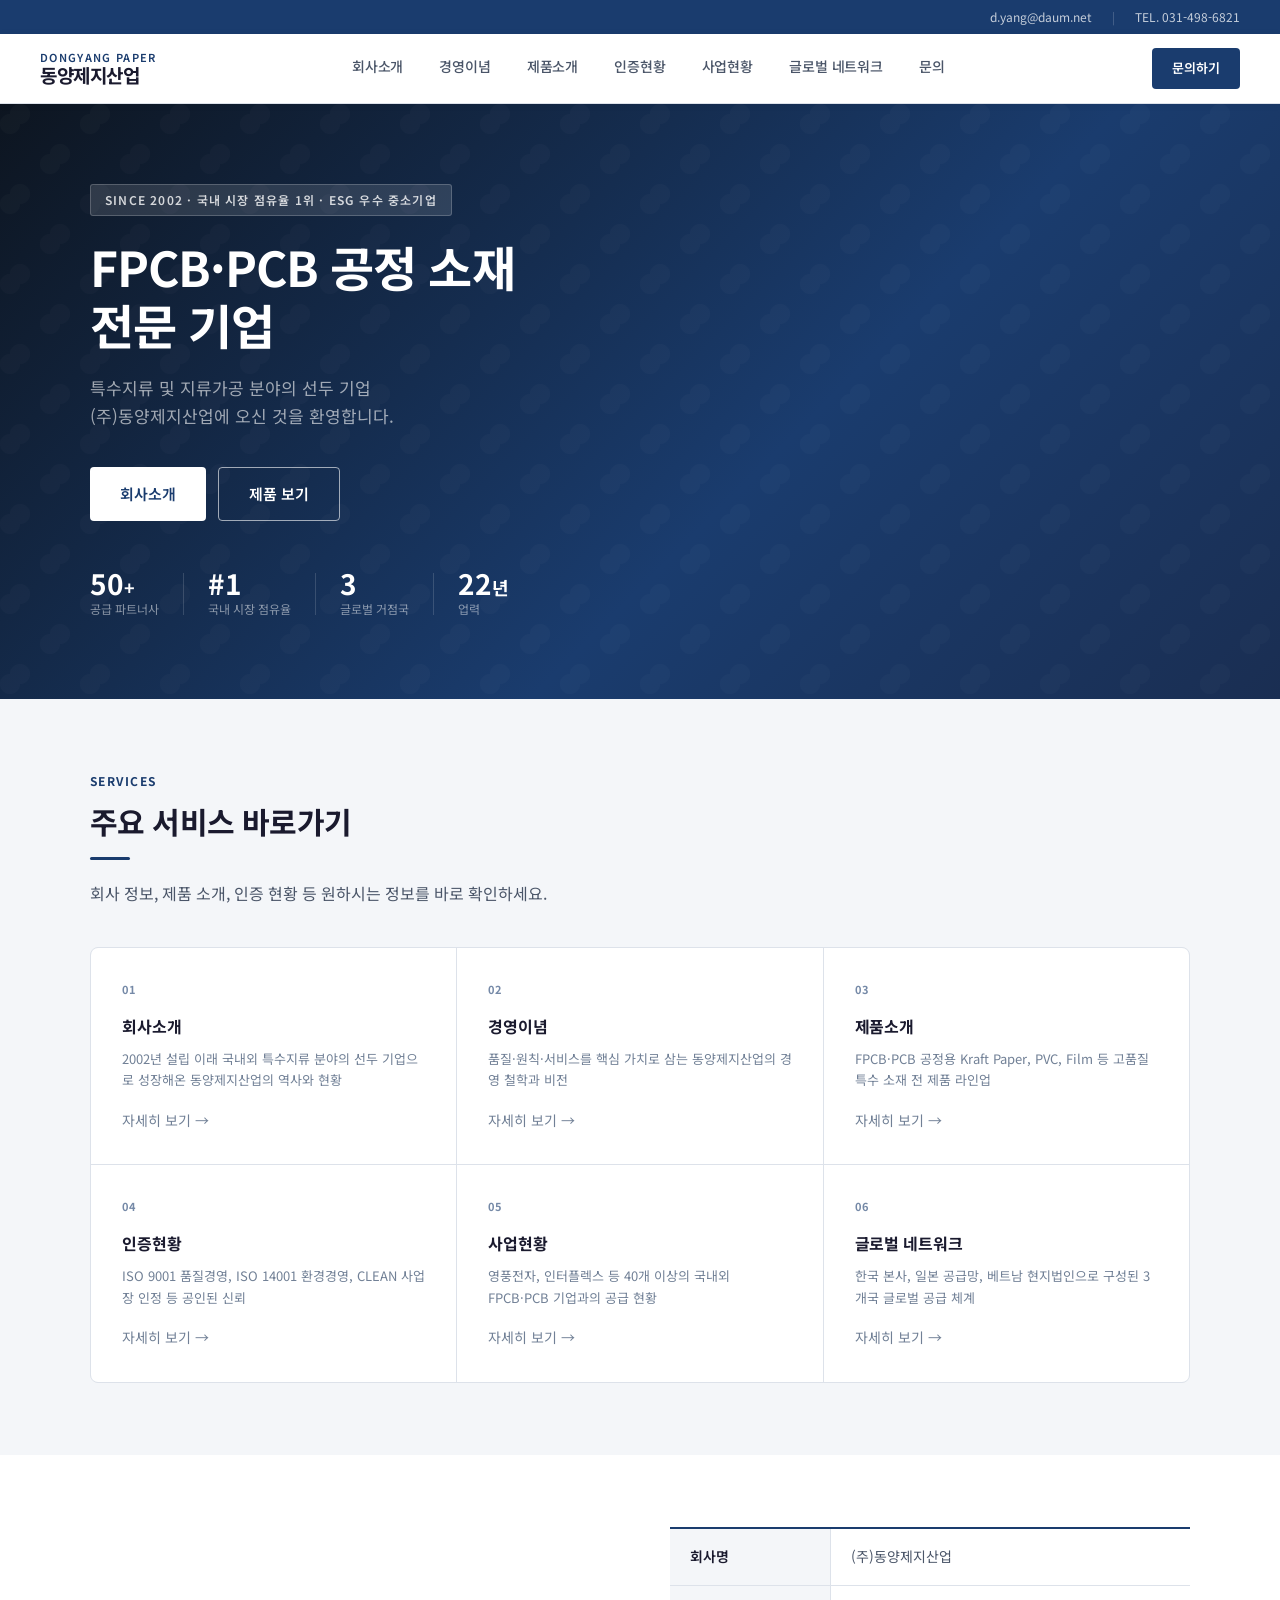
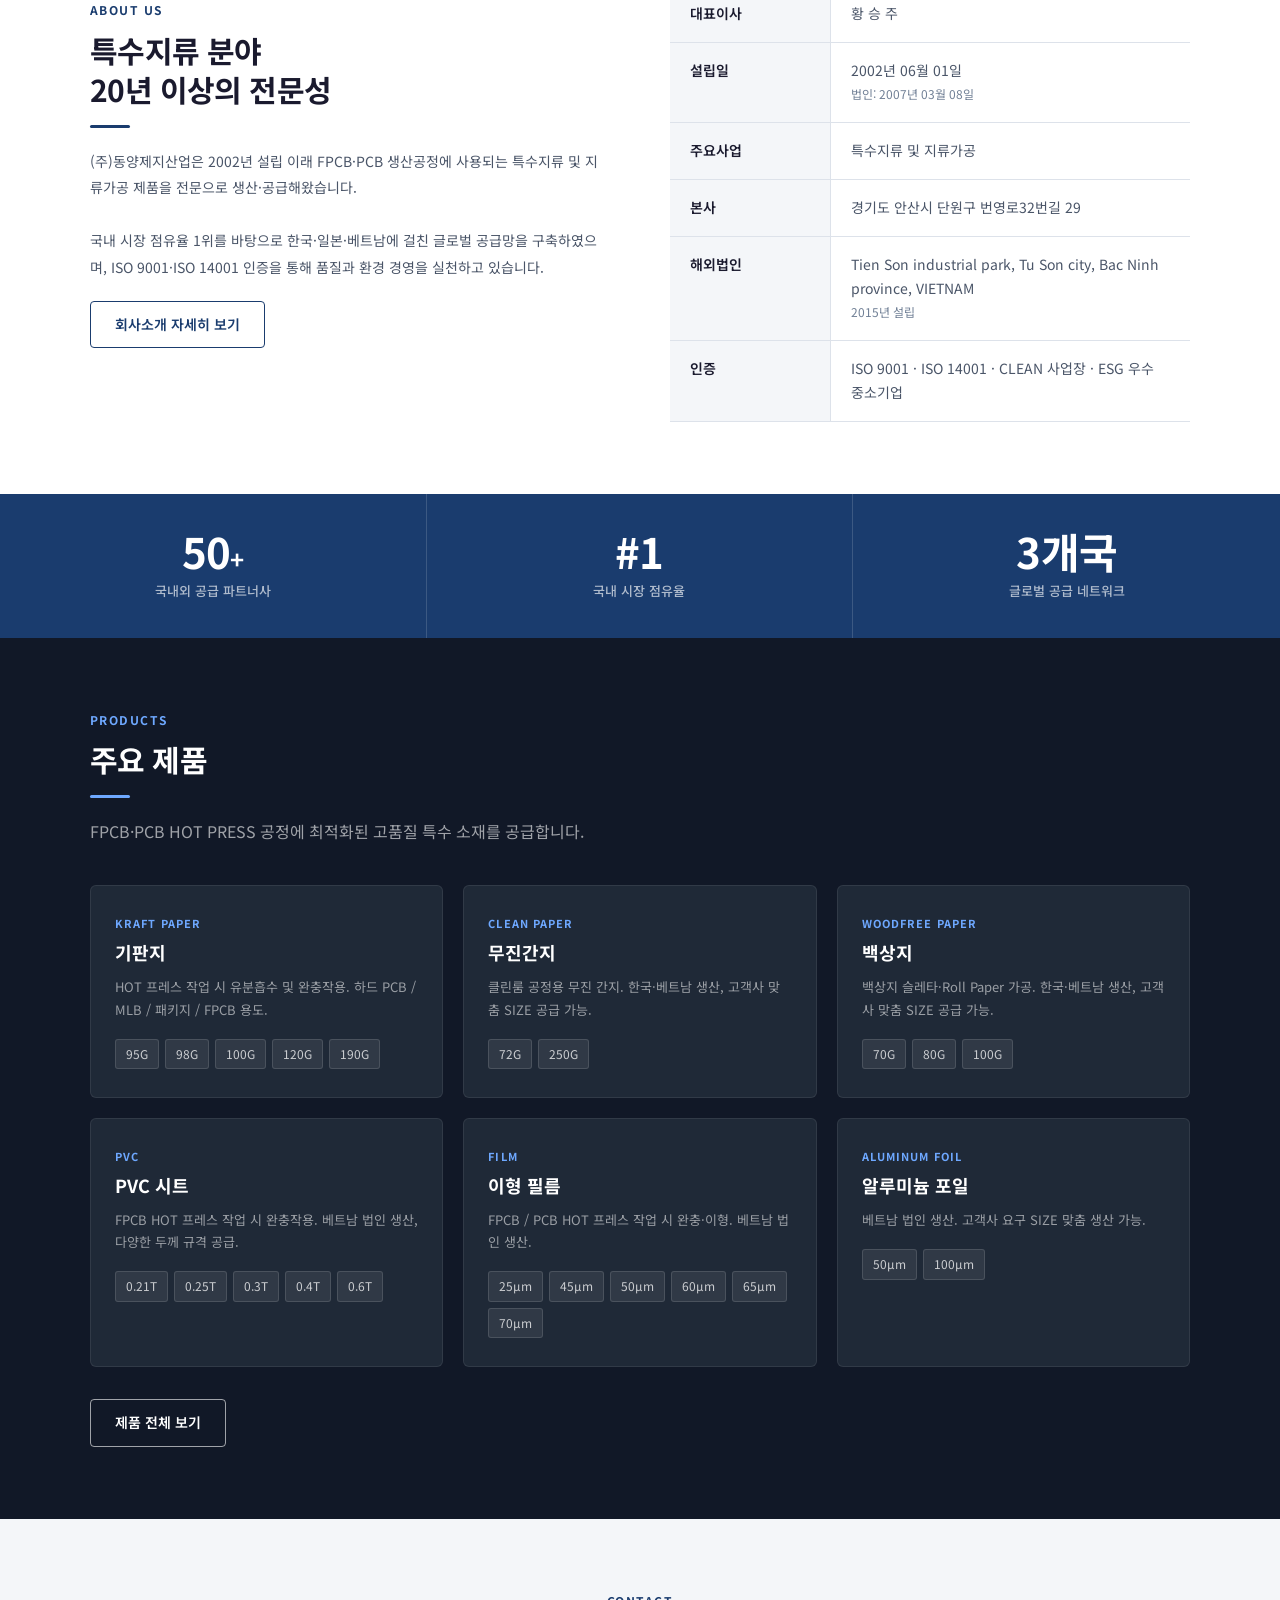
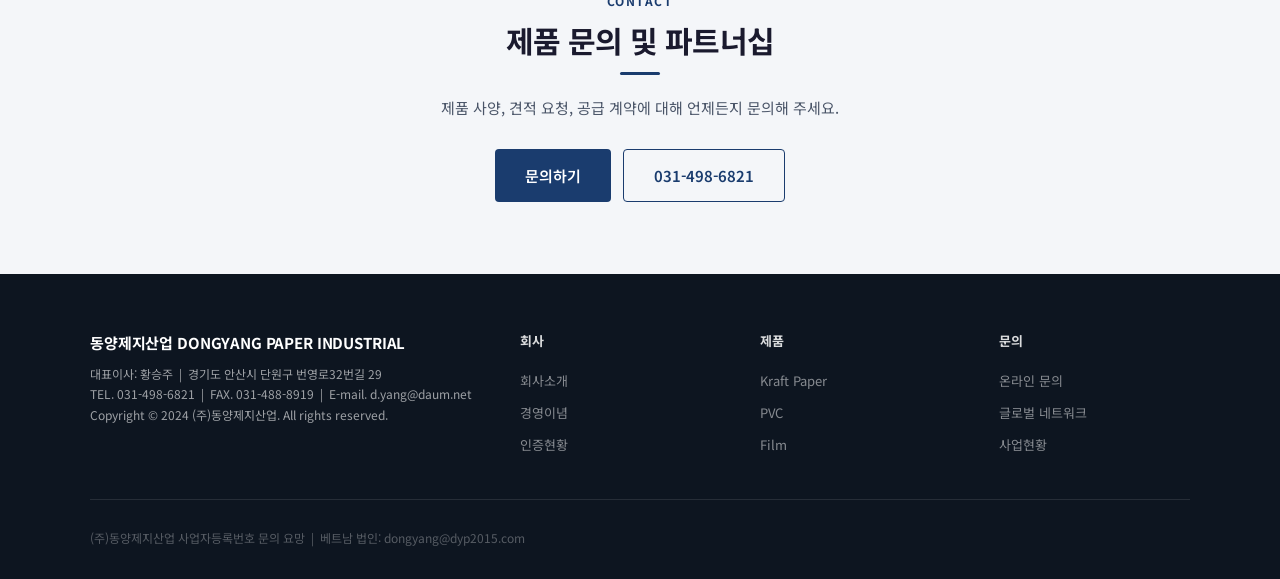
==== commit 3998b78e: "홈페이지 전면 개편 및 회사소개서(PDF) 내용 반영 - 멀티 페이지 구조 구축 (index, about, philosophy, products, certifications, bu" ====
--- a/index.html
+++ b/index.html
@@ -52,7 +52,7 @@
   <!-- Hero -->
   <section class="home-hero">
     <div class="home-hero__inner">
-      <span class="home-hero__tag fade-up">Since 2002 · 국내 시장 점유율 1위</span>
+      <span class="home-hero__tag fade-up">Since 2002 · 국내 시장 점유율 1위 · ESG 우수 중소기업</span>
       <h1 class="home-hero__headline fade-up">FPCB·PCB 공정 소재<br>전문 기업</h1>
       <p class="home-hero__sub fade-up">특수지류 및 지류가공 분야의 선두 기업<br>(주)동양제지산업에 오신 것을 환영합니다.</p>
       <div class="home-hero__ctas fade-up">
@@ -61,7 +61,7 @@
       </div>
       <div class="home-hero__badges fade-up">
         <div class="home-hero__badge">
-          <span class="home-hero__badge-num">40<small style="font-size:18px">+</small></span>
+          <span class="home-hero__badge-num">50<small style="font-size:18px">+</small></span>
           <span class="home-hero__badge-label">공급 파트너사</span>
         </div>
         <div class="home-hero__badge-sep"></div>
@@ -135,7 +135,7 @@
 
   <!-- About snippet -->
   <section class="section section--light">
-    <div class="section__inner" style="display: grid; grid-template-columns: 1fr 1fr; gap: 60px; align-items: center;">
+    <div class="section__inner about-grid">
       <div class="fade-up">
         <p class="section__label">About Us</p>
         <h2 class="section__title">특수지류 분야<br>20년 이상의 전문성</h2>
@@ -146,7 +146,7 @@
         </p>
         <a href="about.html" class="btn btn--outline">회사소개 자세히 보기</a>
       </div>
-      <div class="fade-up">
+      <div class="fade-up table-wrap">
         <table class="overview-table">
           <tr>
             <th>회사명</th>
@@ -170,11 +170,11 @@
           </tr>
           <tr>
             <th>해외법인</th>
-            <td>HAI DUONG PROVINCE, VIETNAM<br><span style="font-size:12px; color: var(--ink-muted);">2015년 설립</span></td>
+            <td>Tien Son industrial park, Tu Son city, Bac Ninh province, VIETNAM<br><span style="font-size:12px; color: var(--ink-muted);">2015년 설립</span></td>
           </tr>
           <tr>
             <th>인증</th>
-            <td>ISO 9001 · ISO 14001 · CLEAN 사업장</td>
+            <td>ISO 9001 · ISO 14001 · CLEAN 사업장 · ESG 우수 중소기업</td>
           </tr>
         </table>
       </div>
@@ -182,9 +182,10 @@
   </section>
 
   <!-- Stats bar -->
+
   <div class="stats-bar fade-up">
     <div class="stats-bar__item">
-      <p class="stats-bar__num">40<span style="font-size: 24px;">+</span></p>
+      <p class="stats-bar__num">50<span style="font-size: 24px;">+</span></p>
       <p class="stats-bar__label">국내외 공급 파트너사</p>
     </div>
     <div class="stats-bar__item">
@@ -206,36 +207,53 @@
         <div class="divider"></div>
         <p class="section__sub">FPCB·PCB HOT PRESS 공정에 최적화된 고품질 특수 소재를 공급합니다.</p>
       </div>
-      <div class="products-grid fade-up">
+      <div class="products-grid fade-up" style="grid-template-columns: repeat(3,1fr);">
         <div class="product-card">
           <p class="product-card__label">Kraft Paper</p>
           <h3 class="product-card__title">기판지</h3>
-          <p class="product-card__desc">HOT 프레스 작업 시 유분흡수 및 완충작용. 다양한 규격 SIZE 양산 가능.</p>
-          <div class="product-card__specs">
-            <span class="spec-chip">190G</span>
-            <span class="spec-chip">98G</span>
+          <p class="product-card__desc">HOT 프레스 작업 시 유분흡수 및 완충작용. 하드 PCB / MLB / 패키지 / FPCB 용도.</p>
+          <div class="product-card__specs">
+            <span class="spec-chip">95G</span><span class="spec-chip">98G</span><span class="spec-chip">100G</span><span class="spec-chip">120G</span><span class="spec-chip">190G</span>
+          </div>
+        </div>
+        <div class="product-card">
+          <p class="product-card__label">Clean Paper</p>
+          <h3 class="product-card__title">무진간지</h3>
+          <p class="product-card__desc">클린룸 공정용 무진 간지. 한국·베트남 생산, 고객사 맞춤 SIZE 공급 가능.</p>
+          <div class="product-card__specs">
+            <span class="spec-chip">72G</span><span class="spec-chip">250G</span>
+          </div>
+        </div>
+        <div class="product-card">
+          <p class="product-card__label">Woodfree Paper</p>
+          <h3 class="product-card__title">백상지</h3>
+          <p class="product-card__desc">백상지 슬레타·Roll Paper 가공. 한국·베트남 생산, 고객사 맞춤 SIZE 공급 가능.</p>
+          <div class="product-card__specs">
+            <span class="spec-chip">70G</span><span class="spec-chip">80G</span><span class="spec-chip">100G</span>
           </div>
         </div>
         <div class="product-card">
           <p class="product-card__label">PVC</p>
           <h3 class="product-card__title">PVC 시트</h3>
-          <p class="product-card__desc">HOT 프레스 작업 시 완충작용. 다양한 두께 규격으로 고객 맞춤 공급.</p>
-          <div class="product-card__specs">
-            <span class="spec-chip">0.21T</span>
-            <span class="spec-chip">0.25T</span>
-            <span class="spec-chip">0.3T</span>
-            <span class="spec-chip">0.4T</span>
+          <p class="product-card__desc">FPCB HOT 프레스 작업 시 완충작용. 베트남 법인 생산, 다양한 두께 규격 공급.</p>
+          <div class="product-card__specs">
+            <span class="spec-chip">0.21T</span><span class="spec-chip">0.25T</span><span class="spec-chip">0.3T</span><span class="spec-chip">0.4T</span><span class="spec-chip">0.6T</span>
           </div>
         </div>
         <div class="product-card">
           <p class="product-card__label">Film</p>
           <h3 class="product-card__title">이형 필름</h3>
-          <p class="product-card__desc">HOT 프레스 작업 시 완충작용. 정밀 회로 패턴 구현에 기여.</p>
-          <div class="product-card__specs">
-            <span class="spec-chip">25μm</span>
-            <span class="spec-chip">45μm</span>
-            <span class="spec-chip">50μm</span>
-            <span class="spec-chip">60μm</span>
+          <p class="product-card__desc">FPCB / PCB HOT 프레스 작업 시 완충·이형. 베트남 법인 생산.</p>
+          <div class="product-card__specs">
+            <span class="spec-chip">25μm</span><span class="spec-chip">45μm</span><span class="spec-chip">50μm</span><span class="spec-chip">60μm</span><span class="spec-chip">65μm</span><span class="spec-chip">70μm</span>
+          </div>
+        </div>
+        <div class="product-card">
+          <p class="product-card__label">Aluminum Foil</p>
+          <h3 class="product-card__title">알루미늄 포일</h3>
+          <p class="product-card__desc">베트남 법인 생산. 고객사 요구 SIZE 맞춤 생산 가능.</p>
+          <div class="product-card__specs">
+            <span class="spec-chip">50μm</span><span class="spec-chip">100μm</span>
           </div>
         </div>
       </div>
--- a/style.css
+++ b/style.css
@@ -857,6 +857,21 @@
 }
 .fade-up.visible { opacity: 1; transform: translateY(0); }
 
+/* ── About grid (2-col → 1-col) ── */
+.about-grid {
+  display: grid;
+  grid-template-columns: 1fr 1fr;
+  gap: 60px;
+  align-items: center;
+}
+
+/* ── Table scroll wrapper ── */
+.table-wrap {
+  overflow-x: auto;
+  -webkit-overflow-scrolling: touch;
+}
+.table-wrap .overview-table { min-width: 360px; }
+
 /* ── Responsive ── */
 @media (max-width: 1100px) {
   .global-nav { padding: 0 24px; }
@@ -879,6 +894,7 @@
   .stats-row { grid-template-columns: 1fr; }
   .home-hero__headline { font-size: 36px; }
   .menu-grid { grid-template-columns: repeat(2, 1fr); }
+  .about-grid { grid-template-columns: 1fr; gap: 36px; }
 }
 @media (max-width: 768px) {
   .global-nav__links { display: none; }
@@ -890,13 +906,38 @@
   .stats-bar { grid-template-columns: 1fr; }
   .home-hero__badges { gap: 16px; }
   .home-hero__badge-sep { display: none; }
+
+  /* 홈 about 섹션: 텍스트 중앙 정렬 */
+  .about-grid > div:first-child { text-align: center; }
+  .about-grid .divider { margin-left: auto; margin-right: auto; }
+  .about-grid .btn { width: 100%; justify-content: center; }
+
+  /* 테이블 모바일 최적화 */
+  .overview-table th { width: 100px; font-size: 13px; padding: 12px 14px; }
+  .overview-table td { font-size: 13px; padding: 12px 14px; }
+
+  /* 통계 바 세로 정렬 중앙화 */
+  .stats-bar__item { text-align: center; border-right: none; border-bottom: 1px solid rgba(255,255,255,0.15); }
+  .stats-bar__item:last-child { border-bottom: none; }
+
+  /* 섹션 패딩 축소 */
+  .section { padding: 48px 20px; }
+  .home-hero { padding: 52px 20px 48px; }
+  .page-hero { padding: 36px 20px 32px; }
 }
 @media (max-width: 560px) {
   .menu-grid { grid-template-columns: 1fr; }
   .home-hero__headline { font-size: 28px; }
-  .page-hero__headline { font-size: 26px; }
-  .section__title { font-size: 22px; }
+  .home-hero__sub { font-size: 15px; }
+  .home-hero__ctas { flex-direction: column; }
+  .home-hero__ctas .btn { width: 100%; justify-content: center; }
+  .page-hero__headline { font-size: 24px; }
+  .section__title { font-size: 20px; }
   .footer__top { grid-template-columns: 1fr; gap: 28px; }
   .process-step { grid-template-columns: 40px 1fr; }
   .process-step__desc { display: none; }
-}
+  .section__header { margin-bottom: 28px; }
+  /* 제품 카드 패딩 축소 */
+  .product-card { padding: 22px 18px; }
+  .menu-card { padding: 24px 20px; }
+}
